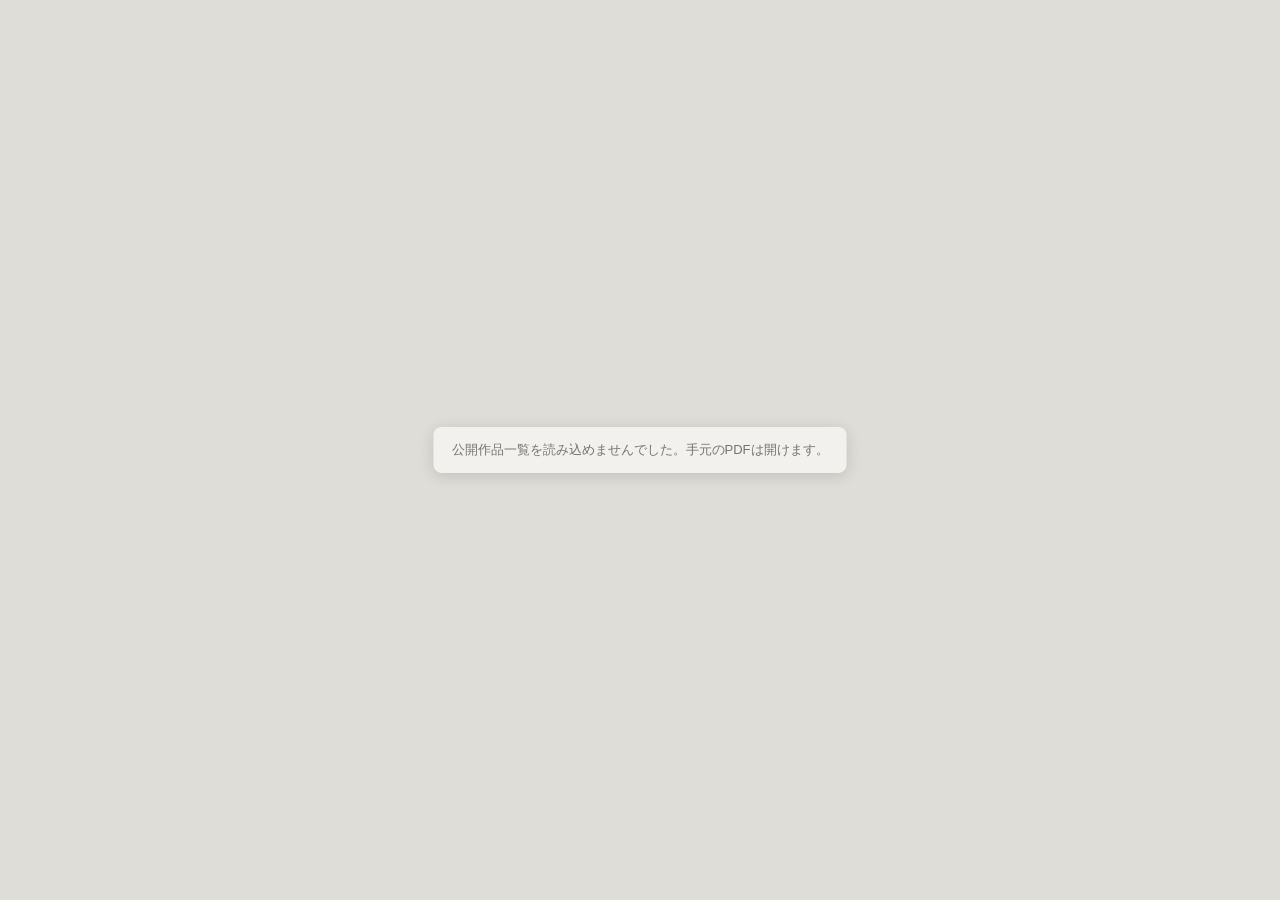
==== reader.html @ 98d2b4ba "Add files via upload" ====
<!doctype html>
<html lang="ja"><head><meta charset="utf-8"><meta name="viewport" content="width=device-width,initial-scale=1"><title>PDF READER | デルタグラマトン</title><link rel="stylesheet" href="style.css"><link rel="stylesheet" href="reader.css?v=4"></head>
<body class="reader"><div class="reader-top"><header class="reader-header"><a href="index.html#works">← 作品一覧</a><strong>PDF READER</strong><span>DELTA GRAMMATON</span></header>
<div class="reader-settings"><h1 id="title">作品を読む</h1><div class="reader-toolbar"><label>公開作品 <select id="books"><option value="">作品を選択</option></select></label><label class="file-button">手元のPDFを開く<input id="file" type="file" accept="application/pdf,.pdf"></label><label>表示 <select id="mode"><option value="single">単ページ</option><option value="spread" selected>見開き</option></select></label><label><input id="cover" type="checkbox">先頭1ページを単独表示</label></div>
<p class="reader-help">右綴じ：←・↓・下スクロール 次へ ／ →・↑・上スクロール 前へ　｜　画面下部でページ移動・拡大縮小（タッチ時はPDFをタップ）｜ 拡大中の移動：Shift＋スクロール</p></div></div><main class="reader-main"><p id="status" role="status" aria-live="polite">PDFを読み込んでいます…。手元のファイルはアップロードされません。</p>
<div id="stage" class="page-stage" aria-label="PDFページ" aria-busy="false"><div id="pages" class="pdf-pages"></div></div>
<div class="edge-zone edge-left"><button id="next" type="button" disabled aria-label="次のページ">←<span>次へ</span></button></div>
<div class="edge-zone edge-right"><button id="previous" type="button" disabled aria-label="前のページ">→<span>前へ</span></button></div>
<div class="page-controls" aria-label="ページと倍率の操作"><div class="control-row"><output id="count" for="position">— / —</output><div class="zoom-controls"><button id="zoom-out" type="button" aria-label="縮小">−</button><label for="zoom">拡大率</label><input id="zoom" type="number" min="50" max="300" step="10" value="100" inputmode="numeric"><span>%</span><button id="zoom-in" type="button" aria-label="拡大">＋</button><button id="zoom-reset" type="button">画面に合わせる</button></div></div><label class="slider-label" for="position">ページ移動</label><input id="position" type="range" min="1" max="1" value="1" disabled aria-label="ページ移動"></div>
<noscript>PDFを読むにはJavaScriptを有効にしてください。</noscript></main><script defer src="reader.js?v=4"></script></body></html>
---- style.css ----
@charset "UTF-8";:root{--bg:#f4f3ef;--text:#171717;--muted:#77746d;--line:#c9c7c0;--max:1080px}*{box-sizing:border-box}html{scroll-behavior:smooth}body{margin:0;background:var(--bg);color:var(--text);font-family:"Helvetica Neue",Arial,"Noto Sans JP",sans-serif;line-height:1.7}a{color:inherit}.site-header{width:min(var(--max),calc(100% - 48px));margin:auto;padding:28px 0;display:flex;justify-content:space-between;align-items:center;border-bottom:1px solid var(--line)}.brand{text-decoration:none;display:grid;line-height:1.1}.brand span{font-weight:800;letter-spacing:.08em}.brand small{margin-top:5px;font-size:10px;letter-spacing:.2em;color:var(--muted)}nav{display:flex;gap:25px}nav a{font-size:11px;letter-spacing:.12em;text-decoration:none}nav a:hover,.x-link:hover,.download:hover{opacity:.55}.hero{width:min(var(--max),calc(100% - 48px));min-height:72vh;margin:auto;display:flex;flex-direction:column;justify-content:center;border-bottom:1px solid var(--line)}.eyebrow,.section-label{font-size:10px;letter-spacing:.2em;color:var(--muted);margin:0 0 24px}.hero h1{font-size:clamp(56px,12vw,145px);line-height:.82;letter-spacing:-.055em;margin:0;font-weight:900}.hero-ja{margin:32px 0 0;font-size:14px;letter-spacing:.3em}.section{width:min(var(--max),calc(100% - 48px));margin:auto;padding:120px 0;border-bottom:1px solid var(--line)}.section h2{font-size:clamp(32px,5vw,58px);letter-spacing:-.03em;margin:0 0 35px}.lead{max-width:650px;font-size:16px}.member-grid{display:grid;grid-template-columns:repeat(2,1fr);border-top:1px solid var(--line);border-left:1px solid var(--line);margin-top:55px}.member-grid article{min-height:180px;padding:25px;border-right:1px solid var(--line);border-bottom:1px solid var(--line);display:flex;flex-direction:column;justify-content:space-between}.member-grid span{font-size:10px;color:var(--muted);letter-spacing:.12em}.member-grid h3{margin:35px 0 0;font-size:25px}.x-link{display:inline-block;margin-top:30px;font-size:12px;letter-spacing:.08em;text-decoration:none;border-bottom:1px solid var(--text)}.works{margin-top:55px}.work{border-top:1px solid var(--line);padding:30px 0 45px}.work:last-child{border-bottom:1px solid var(--line)}.work-meta{display:flex;justify-content:space-between;color:var(--muted);font-size:10px;letter-spacing:.13em}.work h3{font-size:clamp(25px,4vw,42px);margin:35px 0 4px}.date{color:var(--muted);margin:0}.description{max-width:650px;margin:25px 0 30px}.included{border-top:1px solid var(--line);margin-top:35px}.included-label{font-size:10px;letter-spacing:.16em;color:var(--muted);padding:20px 0}.included-row{display:flex;justify-content:space-between;align-items:end;gap:30px}.included h4{font-size:21px;margin:0}.included p{margin:4px 0 0;color:var(--muted);font-size:11px}.download{display:inline-flex;gap:20px;align-items:center;font-size:11px;letter-spacing:.14em;text-decoration:none;border-bottom:1px solid var(--text);padding-bottom:5px;white-space:nowrap}.coming{display:inline-block;margin-top:28px;color:var(--muted);font-size:10px;letter-spacing:.15em;border-bottom:1px solid var(--line);padding-bottom:5px}.site-footer{width:min(var(--max),calc(100% - 48px));margin:auto;padding:55px 0;display:grid;gap:8px;font-size:12px}.site-footer span{color:var(--muted);letter-spacing:.15em;font-size:10px}.site-footer a{margin-top:12px}.site-footer small{color:var(--muted);margin-top:25px}@media(max-width:650px){.site-header{width:calc(100% - 32px);padding:20px 0;align-items:flex-start}.site-header nav{gap:12px;flex-wrap:wrap;justify-content:flex-end}.hero,.section,.site-footer{width:calc(100% - 32px)}.hero{min-height:68vh}.member-grid{grid-template-columns:1fr}.section{padding:85px 0}.included-row{display:grid;gap:22px}.download{justify-self:start}}
.member-card{min-height:230px;padding:25px;border-right:1px solid var(--line);border-bottom:1px solid var(--line);display:flex;flex-direction:column;align-items:flex-start;text-decoration:none;transition:background .2s ease}.member-card:hover{background:#eae9e4}.member-card>span{font-size:10px;color:var(--muted);letter-spacing:.12em}.member-card img{width:72px;height:72px;margin-top:20px;border-radius:50%;object-fit:cover;background:#e3e1da}.member-card h3{margin:14px 0 0;font-size:22px}.member-card small{margin-top:4px;color:var(--muted);font-size:11px;letter-spacing:.04em}.work-intro{display:grid;grid-template-columns:minmax(150px,230px) 1fr;gap:35px;align-items:start;margin-top:30px}.work-cover{width:100%;height:auto;display:block}.work-intro h3{margin:0 0 4px}.work-intro .description{margin:25px 0 30px}@media(max-width:650px){.work-intro{grid-template-columns:minmax(100px,34%) 1fr;gap:18px}.member-card{min-height:210px}}
.circle-x-link{display:inline-flex;align-items:center;gap:12px;text-decoration:none;font-size:13px}.circle-x-link img,.footer-x img{width:42px;height:42px;border-radius:50%;object-fit:cover;background:#e3e1da}.timeline-wrap{max-width:600px;margin:35px auto 0}.footer-x{display:flex;align-items:center;gap:12px}.footer-x img{width:36px;height:36px}.cover-button{position:relative;align-self:start;padding:0;border:0;background:none;color:inherit;cursor:zoom-in;text-align:left}.cover-button .work-cover{width:100%}.cover-button>span{display:block;margin-top:8px;color:var(--muted);font-size:9px;letter-spacing:.13em}.cover-button:hover .work-cover{opacity:.78}.cover-dialog{position:fixed;max-width:min(92vw,900px);max-height:92vh;padding:20px;border:0;background:var(--bg);box-shadow:0 20px 80px #0006}.cover-dialog::backdrop{background:#111c}.cover-dialog img{display:block;max-width:calc(92vw - 40px);max-height:calc(92vh - 40px);width:auto;height:auto}.dialog-close{position:absolute;top:4px;right:6px;width:36px;height:36px;border:0;border-radius:50%;background:var(--text);color:white;font-size:25px;line-height:1;cursor:pointer}.cover-dialog[open]{cursor:zoom-out}@media(max-width:650px){.timeline-wrap{margin-top:25px}.cover-dialog{padding:14px}.cover-dialog img{max-width:calc(92vw - 28px);max-height:calc(92vh - 28px)}}
.event-info{margin-top:36px;padding-top:22px;border-top:1px solid var(--line)}.event-info p{margin:0 0 10px}.event-info a{display:inline-block;margin-top:8px;font-size:12px;letter-spacing:.06em;text-decoration:none;border-bottom:1px solid var(--text)}
.footer-x img{width:72px;height:72px}
---- reader.css ----
.reader{height:100dvh;overflow:hidden;display:flex;flex-direction:column}.reader-header{display:flex;justify-content:space-between;gap:16px;padding:14px 4%;border-bottom:1px solid var(--line);font-size:12px;flex-shrink:0}.reader-header a{text-decoration:none}.reader-header span{color:var(--muted);letter-spacing:.12em}.reader-main{width:100%;min-height:0;flex:1;display:flex;flex-direction:column;padding:12px 20px 0}.reader-main h1{font-size:20px;margin:0 0 8px}.reader-toolbar{display:flex;align-items:center;flex-wrap:wrap;gap:12px;font-size:12px}select,button,.file-button{font:inherit;color:inherit;background:var(--bg);border:1px solid var(--line);border-radius:4px;padding:6px 10px}button,.file-button{cursor:pointer}button:disabled{opacity:.4;cursor:default}.file-button input{display:block;max-width:205px;font-size:10px}.reader-help,#status{font-size:11px;color:var(--muted);margin:6px 0}#status:empty{display:none}.page-stage{flex:1;min-height:0;background:#deddd7;overflow:auto;overscroll-behavior:contain;position:relative}.pdf-pages{display:flex;flex-direction:row-reverse;align-items:center;gap:8px;width:max-content;min-height:100%;margin-inline:auto;padding:16px;box-sizing:border-box}.page-stage canvas{display:block;flex:none;box-shadow:0 3px 12px #0002;background:white}.page-controls{position:fixed;z-index:10;bottom:max(16px,env(safe-area-inset-bottom));left:50%;transform:translate(-50%,12px);width:min(760px,calc(100% - 32px));padding:14px 20px;border:1px solid #ffffff55;border-radius:12px;background:#f4f3eff0;backdrop-filter:blur(12px);box-shadow:0 5px 30px #0003;opacity:0;pointer-events:none;transition:opacity .18s,transform .18s}.near-bottom .page-controls,.touch-controls .page-controls,.page-controls:has(:focus-visible){opacity:1;pointer-events:auto;transform:translate(-50%,0)}.control-row{display:flex;justify-content:space-between;align-items:center;gap:12px}.zoom-controls{display:flex;align-items:center;gap:6px;font-size:12px}.zoom-controls input{width:62px;padding:6px 2px 6px 6px;font:inherit;border:1px solid var(--line);border-radius:4px;background:white}.zoom-controls button{min-height:36px}.slider-label{display:block;font-size:11px;margin-top:8px}.page-controls input[type=range]{display:block;width:100%;height:24px;direction:rtl;accent-color:#171717;cursor:pointer;touch-action:pan-y}output{font-variant-numeric:tabular-nums;font-size:13px;white-space:nowrap}.edge-zone{position:fixed;top:45%;height:26%;width:80px;z-index:9;display:flex;align-items:center;justify-content:center;pointer-events:none}.edge-left{left:0}.edge-right{right:0}.edge-zone button{opacity:0;pointer-events:none;transition:opacity .18s;background:#f4f3efe8;box-shadow:0 3px 20px #0003;border:1px solid #fff9;border-radius:8px;font-size:28px;width:60px;min-height:76px}.edge-zone span{display:block;font-size:11px}.near-left .edge-left button,.near-right .edge-right button,.touch-controls .edge-zone button,.edge-zone:has(:focus-visible) button{opacity:1;pointer-events:auto}:focus-visible{outline:2px solid #4165a0;outline-offset:3px}@media(prefers-reduced-motion:reduce){.page-controls,.edge-zone button{transition:none}}@media(max-width:767px){.reader-header span{display:none}.reader-header{padding:10px 12px}.reader-main{padding:10px 8px 0}.reader-main h1{font-size:18px}.reader-toolbar{gap:8px}.file-button{display:none}.reader-help{font-size:10px}.page-controls{padding:12px;width:calc(100% - 16px)}.control-row{flex-wrap:wrap;gap:6px}.zoom-controls{gap:4px}.zoom-controls label{font-size:11px}.edge-zone{width:52px}.edge-zone button{width:44px;min-height:60px}}

/* Reader chrome floats above a full-viewport PDF. */
.reader-main{padding:0;position:relative}
.page-stage{width:100%;height:100%;flex:1}
.reader-top{position:fixed;top:0;left:0;right:0;z-index:20;max-height:85dvh;overflow:auto;background:#f4f3eff0;backdrop-filter:blur(12px);box-shadow:0 6px 24px #0002;opacity:0;pointer-events:none;transform:translateY(-12px);transition:opacity .18s,transform .18s}
.near-top .reader-top,.touch-controls .reader-top,.reader-top:has(:focus-visible){opacity:1;pointer-events:auto;transform:translateY(0)}
.reader-settings{padding:10px 20px 12px}
.reader-settings h1{font-size:20px;margin:0 0 8px}
#status{position:absolute;top:50%;left:50%;transform:translate(-50%,-50%);z-index:5;max-width:calc(100% - 32px);margin:0;padding:12px 18px;background:#f4f3eff0;border-radius:8px;box-shadow:0 3px 15px #0002;font-size:13px}
@media(max-width:767px){.reader-main{padding:0}.reader-settings{padding:8px 12px}.reader-settings h1{font-size:18px}}
@media(prefers-reduced-motion:reduce){.reader-top{transition:none}}
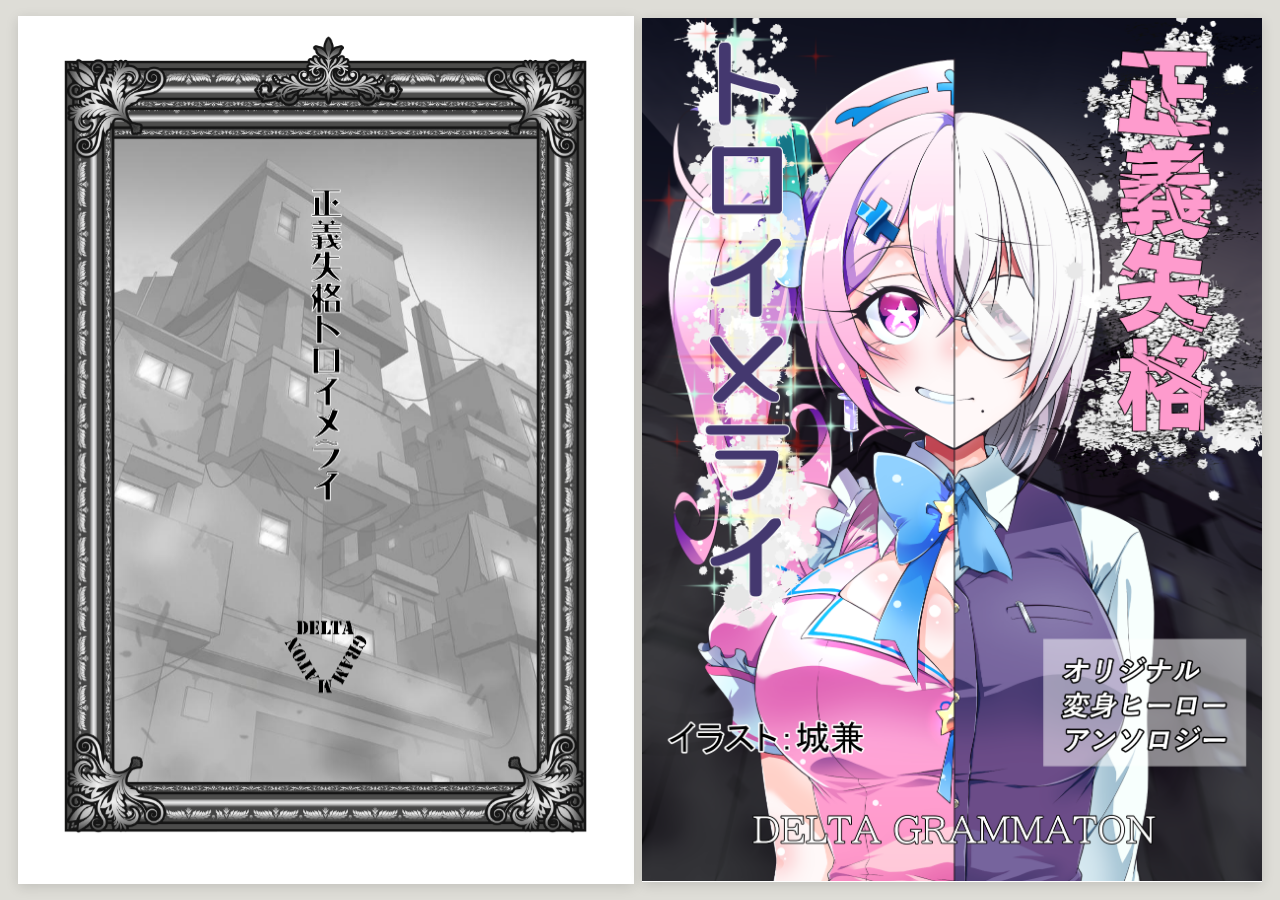
==== commit b1eb7e5f: "Add files via upload" ====
--- a/reader.html
+++ b/reader.html
@@ -7,4 +7,4 @@
 <div class="edge-zone edge-left"><button id="next" type="button" disabled aria-label="次のページ">←<span>次へ</span></button></div>
 <div class="edge-zone edge-right"><button id="previous" type="button" disabled aria-label="前のページ">→<span>前へ</span></button></div>
 <div class="page-controls" aria-label="ページと倍率の操作"><div class="control-row"><output id="count" for="position">— / —</output><div class="zoom-controls"><button id="zoom-out" type="button" aria-label="縮小">−</button><label for="zoom">拡大率</label><input id="zoom" type="number" min="50" max="300" step="10" value="100" inputmode="numeric"><span>%</span><button id="zoom-in" type="button" aria-label="拡大">＋</button><button id="zoom-reset" type="button">画面に合わせる</button></div></div><label class="slider-label" for="position">ページ移動</label><input id="position" type="range" min="1" max="1" value="1" disabled aria-label="ページ移動"></div>
-<noscript>PDFを読むにはJavaScriptを有効にしてください。</noscript></main><script defer src="reader.js?v=4"></script></body></html>
+<noscript>PDFを読むにはJavaScriptを有効にしてください。</noscript></main><script defer src="reader.js?v=5"></script></body></html>
